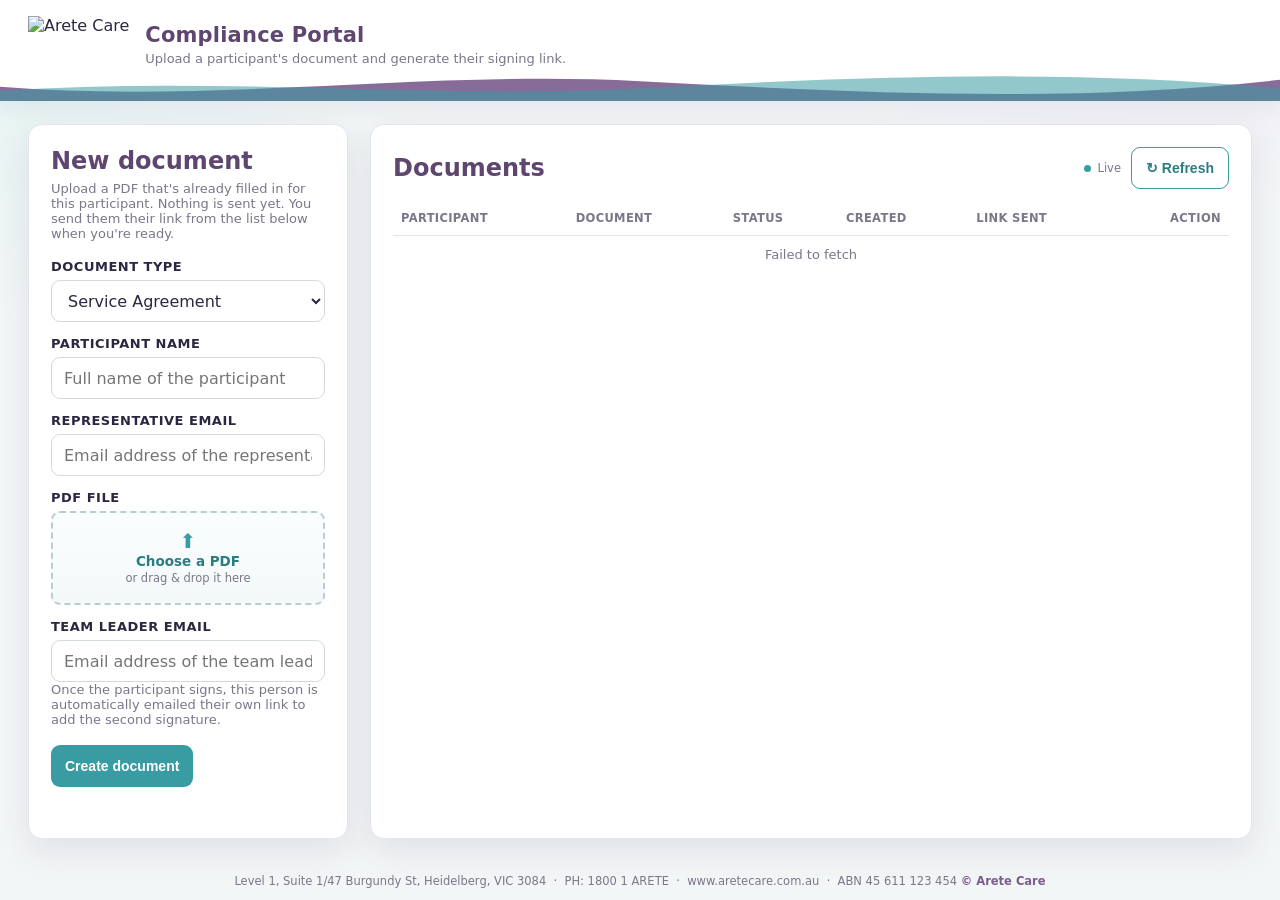
==== compliance.html @ 70523f7e "Drop sample names from the compliance form hints Placeholders described the field with an example pe" ====
<!DOCTYPE html>
<html lang="en">
<head>
<meta charset="UTF-8">
<meta name="viewport" content="width=device-width, initial-scale=1.0">

<title>Arete Care · Compliance Portal</title>

<link rel="stylesheet" href="css/style.css?v=20260729a">
<link rel="icon" href="assets/arete-logo.png">
</head>

<body>

<header class="header">
    <div class="header-inner">
        <div class="brand-block">
            <img class="brand-logo" src="assets/arete-logo.png" alt="Arete Care">
            <div class="brand-text">
                <h1>Compliance Portal</h1>
                <p>Upload a participant's document and generate their signing link.</p>
            </div>
        </div>
    </div>
    <svg class="header-wave" viewBox="0 0 1440 48" preserveAspectRatio="none" aria-hidden="true">
        <path d="M0,28 C240,52 480,4 720,20 C960,36 1200,52 1440,18 L1440,48 L0,48 Z" fill="#7a5c8e" opacity="0.9"/>
        <path d="M0,34 C240,12 480,46 720,30 C960,14 1200,2 1440,30 L1440,48 L0,48 Z" fill="#3a9ca3" opacity="0.55"/>
    </svg>
</header>

<div class="compliance-layout">

    <section class="compliance-card compliance-card--form">
        <h2>New document</h2>
        <p class="compliance-hint">Upload a PDF that's already filled in for this participant. Nothing is sent yet. You send them their link from the list below when you're ready.</p>

        <form id="createForm">
            <h3>Document type</h3>
            <select id="documentType" required>
                <option value="service">Service Agreement</option>
                <option value="schedule">Schedule of Supports</option>
                <option value="consent">Consent Form</option>
                <option value="sil">SIL Service Agreement</option>
            </select>

            <h3>Participant name</h3>
            <input type="text" id="participantName" placeholder="Full name of the participant" required>

            <h3>Representative email</h3>
            <input type="email" id="participantEmail" placeholder="Email address of the representative" required>

            <h3>PDF file</h3>
            <!-- The native input is hidden and driven by the zone below. It
                 deliberately has no `required`: a hidden control can't be
                 focused to show a validation bubble, which silently blocks
                 submit -- handleCreate() checks for a file instead. -->
            <div class="file-drop" id="fileDrop" tabindex="0" role="button" aria-label="Choose a PDF file">
                <span class="file-drop-icon">&#11014;</span>
                <span class="file-drop-main">Choose a PDF</span>
                <span class="file-drop-sub">or drag &amp; drop it here</span>
            </div>
            <div class="file-chosen" id="fileChosen" hidden>
                <span class="file-chosen-icon">&#128196;</span>
                <span class="file-chosen-text">
                    <strong id="fileName"></strong>
                    <span id="fileSize"></span>
                </span>
                <button type="button" class="file-clear" id="fileClear" aria-label="Remove this file" title="Remove">&times;</button>
            </div>
            <input type="file" id="pdfFile" accept="application/pdf,.pdf" hidden>

            <h3>Team leader email</h3>
            <input type="email" id="teamLeaderEmail" placeholder="Email address of the team leader" required>
            <p class="compliance-hint">Once the participant signs, this person is automatically emailed their own link to add the second signature.</p>

            <button type="submit" id="createBtn">Create document</button>
            <p class="compliance-error" id="createError" hidden></p>
        </form>

        <div class="link-result" id="linkResult" hidden>
            <strong id="linkResultTitle">Document created</strong>
            <p id="linkResultHint">It's in the list below. Press <em>Send link</em> when you're ready for the participant to receive it.</p>
        </div>
    </section>

    <section class="compliance-card compliance-card--wide">
        <div class="doc-list-head">
            <h2>Documents</h2>
            <div class="doc-list-head-right">
                <span class="doc-count" id="docCount"></span>
                <span class="live-badge">
                    <span class="live-dot" id="liveDot" title="Updating automatically"></span>
                    <span id="liveLabel">Live</span>
                </span>
                <button type="button" class="ghost-btn" id="refreshBtn">&#8635; Refresh</button>
            </div>
        </div>
        <div class="doc-table-wrap">
            <table class="doc-table">
                <thead>
                    <tr>
                        <th>Participant</th>
                        <th>Document</th>
                        <th>Status</th>
                        <th>Created</th>
                        <th>Link sent</th>
                        <th>Action</th>
                    </tr>
                </thead>
                <tbody id="docTableBody">
                    <tr><td colspan="6" class="doc-table-empty">Loading&hellip;</td></tr>
                </tbody>
            </table>
        </div>
    </section>

</div>

<footer class="site-footer">
    Level 1, Suite 1/47 Burgundy St, Heidelberg, VIC 3084 &nbsp;·&nbsp;
    PH: 1800 1 ARETE &nbsp;·&nbsp; www.aretecare.com.au &nbsp;·&nbsp; ABN 45 611 123 454
    <span>© Arete Care</span>
</footer>

<script src="js/compliance.js?v=20260729a"></script>

</body>
</html>
---- css/style.css ----
:root{
    /* Arete Care brand palette (sampled from the document) */
    --teal:#3a9ca3;
    --teal-dark:#2c7d83;
    --teal-soft:#e6f4f3;
    --purple:#7a5c8e;
    --purple-dark:#5f4671;
    --purple-soft:#f0eaf5;

    --ink:#2c2740;
    --muted:#7b7689;
    --line:#e4e6ee;
    --panel:#ffffff;
    --page:#f3f6f7;
    --danger:#b42318;
    --danger-soft:#fdecea;

    --radius:14px;
    --radius-sm:9px;
    --shadow:0 12px 34px rgba(58,46,80,.10);
    --shadow-sm:0 4px 14px rgba(58,46,80,.08);
}

*{ box-sizing:border-box; }
html,body{ height:100%; }

/* the hidden attribute must always win over any display rule below */
[hidden]{ display:none !important; }

body{
    margin:0;
    font-family:"Segoe UI", system-ui, Arial, sans-serif;
    background:
        radial-gradient(900px 420px at 100% -5%, var(--purple-soft), transparent 60%),
        radial-gradient(820px 420px at -5% 8%, var(--teal-soft), transparent 60%),
        var(--page);
    color:var(--ink);
    display:flex;
    flex-direction:column;
    min-height:100%;
}

/* ===================== HEADER ===================== */
.header{
    position:sticky;
    top:0;
    z-index:30;
    flex:none;
    background:#ffffff;
    box-shadow:0 6px 22px rgba(58,46,80,.08);
}

.header-inner{
    display:flex;
    align-items:center;
    justify-content:space-between;
    gap:24px;
    flex-wrap:wrap;
    max-width:1320px;
    margin:0 auto;
    padding:16px 28px 26px;
}

.brand-block{ display:flex; align-items:center; gap:16px; }

.brand-logo{ height:58px; width:auto; display:block; }

.brand-text h1{
    margin:0;
    font-size:21px;
    line-height:1.1;
    color:var(--purple-dark);
    letter-spacing:.2px;
}
.brand-text p{ margin:4px 0 0; color:var(--muted); font-size:13px; }

/* stepper */
.stepper{
    display:flex;
    align-items:center;
    gap:6px;
    margin:0;
    padding:0;
    list-style:none;
}
.stepper li{
    display:flex;
    align-items:center;
    gap:8px;
    font-size:12.5px;
    font-weight:700;
    color:var(--muted);
    white-space:nowrap;
}
.stepper li::after{
    content:"";
    width:22px;
    height:2px;
    background:var(--line);
    margin-left:2px;
}
.stepper li:last-child::after{ display:none; }
.stepper li span{
    display:grid;
    place-items:center;
    width:26px;
    height:26px;
    border-radius:50%;
    background:#eef0f4;
    color:var(--muted);
    font-size:12px;
    transition:.2s;
}
.stepper li.active{ color:var(--teal-dark); }
.stepper li.active span{ background:var(--teal); color:#fff; }
.stepper li.done{ color:var(--purple); }
.stepper li.done span{ background:var(--purple); color:#fff; font-size:0; }
.stepper li.done span::before{ content:"\2713"; font-size:13px; }

.header-wave{
    position:absolute;
    left:0;
    right:0;
    bottom:-1px;
    width:100%;
    height:34px;
    display:block;
}

/* ===================== LAYOUT ===================== */
.main-layout{
    flex:1;
    width:100%;
    max-width:1320px;
    margin:0 auto;
    display:grid;
    grid-template-columns:minmax(0,1fr) 380px;
    gap:22px;
    padding:24px 28px;
    align-items:start;
    transition:grid-template-columns .3s ease;
}

/* No signature box selected yet: collapse the side panel's column to 0 and
   let the document smoothly take the full width instead. */
.main-layout.panel-hidden{
    grid-template-columns:minmax(0,1fr) 0px;
}

.pdf-section,
.side-panel{
    background:var(--panel);
    border:1px solid var(--line);
    border-radius:var(--radius);
    box-shadow:var(--shadow);
}

.pdf-section{
    display:flex;
    flex-direction:column;
    min-height:0;
    padding:14px;
}

/* the only scroll area for the document; height follows the screen on desktop */
.pdf-scroll{
    flex:1;
    min-height:0;
}

.side-panel{
    display:flex;
    flex-direction:column;
    padding:0 0 16px;
    overflow:hidden;
    min-width:0; /* allow the grid column to actually shrink to 0, not just its content */
    opacity:1;
    visibility:visible;
    transform:translateX(0);
    transition:opacity .25s ease, transform .25s ease, visibility 0s linear 0s;
}

/* Fade + slide out as the column collapses; only truly hidden once the fade finishes. */
.main-layout.panel-hidden .side-panel{
    opacity:0;
    visibility:hidden;
    transform:translateX(16px);
    transition:opacity .2s ease, transform .2s ease, visibility 0s linear .2s;
}

@media (prefers-reduced-motion:reduce){
    .main-layout,
    .side-panel{ transition:none; }
}

/* ===================== DOC TOOLBAR ===================== */
.doc-toolbar{
    flex:none;
    display:flex;
    align-items:center;
    justify-content:space-between;
    gap:14px;
    padding:12px 16px;
    margin-bottom:14px;
    background:linear-gradient(120deg,var(--teal-soft),var(--purple-soft));
    border:1px solid #e1e8ea;
    border-radius:var(--radius-sm);
}
.doc-toolbar-info{ display:flex; flex-direction:column; gap:2px; min-width:0; }
.doc-toolbar-info strong{ font-size:15px; color:var(--purple-dark); }
.doc-toolbar-info span{ font-size:12.5px; color:var(--muted); }

.doc-toolbar-actions{ display:flex; gap:10px; flex:none; }

.ghost-btn{
    background:#fff;
    color:var(--teal-dark);
    border:1.5px solid var(--teal);
    font-weight:700;
    white-space:nowrap;
}
.ghost-btn:hover{ background:var(--teal-soft); }

.ghost-btn--reset{
    color:var(--purple-dark);
    border-color:#cdbcd8;
}
.ghost-btn--reset:hover{ background:var(--purple-soft); border-color:var(--purple); }

/* ===================== UPLOAD VIEW ===================== */
.upload-view{
    display:flex;
    flex-direction:column;
    justify-content:center;
    min-height:100%;
    padding:18px 6px;
}

.upload-zone{
    display:flex;
    flex-direction:column;
    align-items:center;
    justify-content:center;
    gap:8px;
    min-height:360px;
    padding:40px;
    border:2.5px dashed #b7cdd0;
    border-radius:16px;
    background:linear-gradient(180deg,#fafdfd,#f3f9f9);
    cursor:pointer;
    text-align:center;
    transition:border-color .15s, background .15s, transform .05s;
}
.upload-zone:hover,
.upload-zone:focus-visible{
    border-color:var(--teal);
    background:var(--teal-soft);
    outline:none;
}
.upload-zone.dragover{
    border-color:var(--purple);
    background:var(--purple-soft);
    transform:scale(1.004);
}
.upload-icon{ font-size:42px; line-height:1; color:var(--teal); }
.upload-zone h3{ margin:6px 0 0; font-size:18px; color:var(--ink); text-transform:none; letter-spacing:0; }
.upload-zone p{ margin:0; color:var(--muted); font-size:14px; }
.upload-error{
    margin:14px 2px 0;
    padding:12px 14px;
    border-left:4px solid var(--danger);
    border-radius:6px;
    background:var(--danger-soft);
    color:#7a1c14;
    font-weight:600;
    font-size:13.5px;
}

/* ===================== EMPTY STATE ===================== */
.empty-state{
    display:flex;
    flex-direction:column;
    align-items:center;
    justify-content:center;
    gap:16px;
    min-height:100%;
    color:var(--muted);
    text-align:center;
}
.empty-logo{ width:150px; opacity:.92; }
.empty-state p{ margin:0; font-size:15px; }

/* ===================== SIDE PANEL ===================== */
.panel-title{
    display:flex;
    justify-content:space-between;
    align-items:center;
    gap:10px;
    padding:15px 20px;
    background:linear-gradient(120deg,var(--teal),var(--teal-dark));
    color:#fff;
}
.panel-title span{ font-size:17px; font-weight:800; letter-spacing:.3px; }
.panel-title strong{
    padding:5px 11px;
    border-radius:999px;
    background:rgba(255,255,255,.22);
    color:#fff;
    font-size:11.5px;
    max-width:190px;
    overflow:hidden;
    text-overflow:ellipsis;
    white-space:nowrap;
}

.panel-locked{
    margin:20px;
    padding:16px;
    border-radius:var(--radius-sm);
    background:#f5f7f8;
    border:1px dashed #cdd6d8;
    color:var(--muted);
    font-size:14px;
    text-align:center;
}

.panel-title{ flex:none; }
.panel-locked{ flex:none; }
.panel-body{ flex:1; min-height:0; overflow-y:auto; padding:18px 20px 0; }

.panel-hint{
    padding:11px 13px;
    margin-bottom:6px;
    border-left:4px solid var(--purple);
    border-radius:6px;
    background:var(--purple-soft);
    color:var(--purple-dark);
    font-size:12.5px;
    line-height:1.45;
    font-weight:600;
}

h3{
    display:block;
    margin:16px 0 8px;
    font-size:12px;
    font-weight:800;
    color:var(--purple-dark);
    text-transform:uppercase;
    letter-spacing:.5px;
}

input,
select{
    width:100%;
    min-height:42px;
    padding:9px 12px;
    border:1.5px solid #d3dadd;
    border-radius:var(--radius-sm);
    background:#fff;
    color:var(--ink);
    font:inherit;
}
input:focus,
select:focus{
    outline:none;
    border-color:var(--teal);
    box-shadow:0 0 0 3px rgba(58,156,163,.18);
}
button:focus-visible{
    outline:3px solid rgba(122,92,142,.3);
    outline-offset:2px;
}

#signaturePad{
    display:block;
    width:100%;
    height:200px;
    border:2px solid #c9d3d4;
    border-radius:var(--radius-sm);
    background:#fff;
    touch-action:none;
}

.actions{
    display:grid;
    grid-template-columns:1fr 1.6fr;
    gap:10px;
    margin-top:10px;
}

button{
    min-height:42px;
    padding:10px 14px;
    cursor:pointer;
    border:0;
    border-radius:var(--radius-sm);
    background:var(--teal);
    color:#fff;
    font-weight:800;
    font-size:14px;
    transition:background .15s, transform .04s, opacity .15s;
}
button:hover{ background:var(--teal-dark); }
button:active{ transform:translateY(1px); }

.secondary-btn{ background:#eef1f2; color:#55606a; }
.secondary-btn:hover{ background:#e2e7e9; }

.progress-row{ display:flex; align-items:center; gap:10px; margin:18px 0 10px; }
.progress-track{ flex:1; height:8px; border-radius:999px; background:#e9eef0; overflow:hidden; }
.progress-fill{ height:100%; width:0; background:linear-gradient(90deg,var(--teal),var(--purple)); transition:width .3s ease; }
#progressLabel{ font-size:12.5px; font-weight:700; color:var(--muted); white-space:nowrap; }

#downloadBtn{ width:100%; margin-top:4px; background:var(--purple); }
#downloadBtn:hover{ background:var(--purple-dark); }
#downloadBtn:disabled{ background:#cdc6d6; cursor:not-allowed; }

/* checklist */
.signature-list{ display:grid; gap:9px; margin-top:16px; }
.signature-item{
    display:flex;
    justify-content:space-between;
    gap:12px;
    align-items:center;
    width:100%;
    background:#f4f6f7;
    color:var(--ink);
    text-align:left;
    font-weight:700;
    border:1px solid var(--line);
}
.signature-item:hover{ background:#eef2f3; }
.signature-item strong{ font-size:11.5px; color:var(--muted); font-weight:800; }
.signature-item.done{ background:var(--teal-soft); border-color:#bfe2df; }
.signature-item.done strong{ color:var(--teal-dark); }

/* ===================== PDF PAGES ===================== */
.page-wrapper{
    position:relative;
    width:max-content;
    max-width:100%;
    margin:0 auto 22px;
    background:#fff;
    box-shadow:0 4px 20px rgba(58,46,80,.16);
    border-radius:6px;
    border:1px solid #eceef2;
}
.page-wrapper canvas{ display:block; max-width:100%; height:auto; border-radius:6px; }

.page-badge{
    position:absolute;
    top:8px;
    right:8px;
    z-index:2;
    padding:3px 10px;
    border-radius:999px;
    background:rgba(95,70,113,.82);
    color:#fff;
    font-size:11px;
    font-weight:700;
    pointer-events:none;
}

.signature-box{
    position:absolute;
    min-height:0;            /* override global button min-height:42px so small boxes size correctly */
    border:1.5px solid #b59ec9;
    border-radius:3px;
    background:rgba(122,92,142,.10);
    cursor:pointer;
    display:flex;
    align-items:center;
    justify-content:center;
    font-weight:700;
    letter-spacing:.2px;
    color:var(--purple-dark);
    padding:0 4px;
    text-align:center;
    overflow:hidden;
    line-height:1.05;
    font-size:max(8px, calc(var(--s, 1) * 11px));
    transition:background .12s, border-color .12s, box-shadow .12s;
}
/* the field being signed now: same look, just a subtle focus ring */
.signature-box:hover,
.signature-box.active{
    border-color:var(--purple);
    background:rgba(122,92,142,.14);
    box-shadow:0 0 0 2px rgba(122,92,142,.18);
}
/* once signed, always render clean (borderless) — matches the exported PDF */
.signature-box.signed,
.signature-box.signed.active{
    border-color:transparent;
    background:transparent;
    box-shadow:none;
}
.signature-box img{ width:100%; height:100%; object-fit:contain; }

.date-stamp{
    position:absolute;
    color:#000;
    font-family:Arial, sans-serif;
    line-height:1;
    pointer-events:none;
    white-space:nowrap;
}

/* clickable tick boxes overlaid on the PDF */
.checkbox-overlay{
    position:absolute;
    display:grid;
    place-items:center;
    min-height:0;
    padding:0;
    /* scales with the page; small floor so list rows never overlap on mobile */
    width:max(7px, calc(var(--s, 1) * 12px));
    height:max(7px, calc(var(--s, 1) * 12px));
    transform:translate(-50%, -50%);  /* anchored on the box centre */
    border:2px solid var(--purple);
    border-radius:4px;
    background:rgba(122,92,142,.10);
    color:transparent;
    line-height:0;
    cursor:pointer;
    transition:background .12s, border-color .12s;
}
.checkbox-overlay::before{
    content:"\2713";
    font-size:max(10px, calc(var(--s, 1) * 11px));
    font-weight:900;
    line-height:1;
    color:transparent;
}
/* keep the centring transform on press — otherwise the global button:active
   transform shifts the box out from under the cursor and the click is lost */
.checkbox-overlay:active{ transform:translate(-50%, -50%); }
.checkbox-overlay:hover{ background:rgba(122,92,142,.22); }
.checkbox-overlay.checked{ border-color:var(--teal); background:rgba(58,156,163,.18); }
.checkbox-overlay.checked::before{ color:var(--teal-dark); }

/* fill-in blanks overlaid on the PDF */
.textfield-overlay{
    position:absolute;
    min-height:0;
    padding:0 2px;
    border:0;
    border-bottom:1.5px solid transparent;
    border-radius:0;
    background:rgba(58,156,163,.10);
    color:#11253f;
    font-family:Arial, sans-serif;
    line-height:1;
}
.textfield-overlay:hover{ background:rgba(58,156,163,.16); }
.textfield-overlay:focus{
    outline:none;
    background:rgba(58,156,163,.22);
    border-bottom-color:var(--teal);
    box-shadow:none;
}

/* ===================== MODAL ===================== */
.modal-overlay{
    position:fixed;
    inset:0;
    z-index:100;
    display:none;
    align-items:center;
    justify-content:center;
    padding:20px;
    background:rgba(44,39,64,.55);
    backdrop-filter:blur(4px);
}
.modal-overlay.open{ display:flex; }

.modal-card{
    width:100%;
    max-width:840px;
    background:#fff;
    border-radius:18px;
    padding:30px 30px 32px;
    text-align:center;
    box-shadow:0 30px 80px rgba(44,39,64,.4);
    animation:modalIn .2s ease;
}
@keyframes modalIn{
    from{ opacity:0; transform:translateY(12px) scale(.98); }
    to{ opacity:1; transform:none; }
}
.modal-logo{ height:72px; width:auto; margin:0 auto 14px; display:block; }
.modal-card h2{ margin:0; font-size:23px; color:var(--purple-dark); }
.modal-sub{ margin:8px 0 24px; color:var(--muted); font-size:14px; }

.mode-grid{ display:grid; grid-template-columns:repeat(auto-fit, minmax(190px, 1fr)); gap:16px; }

.mode-option{
    display:flex;
    flex-direction:column;
    align-items:flex-start;
    gap:8px;
    padding:22px;
    min-height:auto;
    background:#fbfcfc;
    border:2px solid var(--line);
    border-radius:16px;
    color:var(--ink);
    text-align:left;
    transition:border-color .15s, background .15s, transform .08s, box-shadow .15s;
}
.mode-option:hover{
    border-color:var(--teal);
    background:var(--teal-soft);
    transform:translateY(-3px);
    box-shadow:var(--shadow-sm);
}
.mode-icon{
    display:grid;
    place-items:center;
    width:48px;
    height:48px;
    border-radius:12px;
    font-size:24px;
}
.mode-icon--teal{ background:var(--teal-soft); }
.mode-icon--purple{ background:var(--purple-soft); }
.mode-name{ font-size:17px; font-weight:800; color:var(--purple-dark); }
.mode-desc{ font-size:13px; color:var(--muted); font-weight:600; line-height:1.45; }
.mode-go{ margin-top:6px; font-size:13px; font-weight:800; color:var(--teal-dark); }

/* ===================== SIGN / COUNTERSIGN STATUS VIEWS ===================== */
/* Loading / invalid-link / sent states on sign.html + countersign.html --
   reuses the empty-state look since it's the same "nothing to show yet /
   nothing more to do" shape. */
.sign-status{
    display:flex;
    flex-direction:column;
    align-items:center;
    justify-content:center;
    gap:14px;
    min-height:100%;
    padding:40px 20px;
    color:var(--muted);
    text-align:center;
}
.sign-status img{ width:110px; opacity:.92; }
.sign-status h3{ margin:0; font-size:18px; color:var(--ink); text-transform:none; letter-spacing:0; }
.sign-status p{ margin:0; font-size:14px; max-width:420px; }
.sign-status .status-icon{ font-size:42px; line-height:1; }
.sign-status--error p{ color:#7a1c14; font-weight:600; }
.sign-status--success .status-icon{ color:var(--teal-dark); }

/* ===================== COMPLIANCE PORTAL ===================== */
.compliance-layout{
    flex:1;
    width:100%;
    max-width:1320px;
    margin:0 auto;
    display:grid;
    grid-template-columns:320px minmax(0,1fr);
    gap:22px;
    padding:24px 28px;
    align-items:start;
}

.compliance-card{
    background:var(--panel);
    border:1px solid var(--line);
    border-radius:var(--radius);
    box-shadow:var(--shadow);
    padding:22px;
    min-width:0;
}
.compliance-card h2{ margin:0 0 6px; color:var(--purple-dark); }
.compliance-hint{ margin:0 0 18px; color:var(--muted); font-size:13px; }
.compliance-card h3{ margin:14px 0 6px; font-size:13px; color:var(--ink); }
.compliance-card h3:first-of-type{ margin-top:0; }

/* Custom file picker -- the native "Choose File" control can't be styled and
   looks foreign next to the rest of the form. Compact sibling of the signing
   tool's .upload-zone, sized for this narrow column. */
.file-drop{
    display:flex;
    flex-direction:column;
    align-items:center;
    justify-content:center;
    gap:2px;
    padding:18px 14px;
    border:2px dashed #b7cdd0;
    border-radius:var(--radius-sm);
    background:linear-gradient(180deg,#fafdfd,#f3f9f9);
    cursor:pointer;
    text-align:center;
    transition:border-color .15s, background .15s;
}
.file-drop:hover,
.file-drop:focus-visible{
    border-color:var(--teal);
    background:var(--teal-soft);
    outline:none;
}
.file-drop.dragover{
    border-color:var(--purple);
    background:var(--purple-soft);
}
.file-drop-icon{ font-size:20px; line-height:1; color:var(--teal); }
.file-drop-main{ font-size:13.5px; font-weight:700; color:var(--teal-dark); }
.file-drop-sub{ font-size:11.5px; color:var(--muted); }

.file-chosen{
    display:flex;
    align-items:center;
    gap:10px;
    padding:10px 12px;
    border:1px solid var(--teal);
    border-radius:var(--radius-sm);
    background:var(--teal-soft);
}
.file-chosen-icon{ font-size:17px; line-height:1; flex:none; }
.file-chosen-text{ display:flex; flex-direction:column; min-width:0; flex:1; }
.file-chosen-text strong{
    font-size:12.5px;
    color:var(--ink);
    overflow:hidden;
    text-overflow:ellipsis;
    white-space:nowrap;
}
.file-chosen-text span{ font-size:11px; color:var(--muted); }
.file-clear{
    flex:none;
    width:24px;
    height:24px;
    padding:0;
    border:none;
    border-radius:50%;
    background:transparent;
    color:var(--muted);
    font-size:19px;
    line-height:1;
    cursor:pointer;
    transition:background .15s, color .15s;
}
.file-clear:hover{ background:#ffffff; color:var(--danger); }

.compliance-error{
    margin-top:10px;
    color:var(--danger);
    background:var(--danger-soft);
    border-radius:var(--radius-sm);
    padding:8px 12px;
    font-size:13px;
    font-weight:700;
}

.link-result{
    margin-top:18px;
    padding:14px;
    border-radius:var(--radius-sm);
    background:var(--teal-soft);
    border:1px solid var(--teal);
}
.link-result strong{ color:var(--teal-dark); }
.link-result p{ margin:6px 0 10px; font-size:12.5px; color:var(--muted); }
.link-row{ display:flex; gap:8px; }
.link-row input{ flex:1; font-size:12.5px; }
.link-row button{ flex:none; }

/* Named distinctly from .doc-toolbar, which is the signing tool's own toolbar
   further up this file -- same idea, different page, different styling. */
.doc-list-head{
    display:flex;
    align-items:center;
    justify-content:space-between;
    gap:12px;
    flex-wrap:wrap;
}
.doc-list-head h2{ margin:0; }
.doc-list-head-right{ display:flex; align-items:center; gap:10px; }
.doc-count{ color:var(--muted); font-size:12.5px; white-space:nowrap; }

.live-badge{
    display:inline-flex;
    align-items:center;
    gap:6px;
    font-size:11.5px;
    color:var(--muted);
    white-space:nowrap;
}
.live-dot{
    width:7px;
    height:7px;
    border-radius:50%;
    background:var(--teal);
    animation:live-pulse 2s ease-in-out infinite;
}
.live-dot.is-stale{ background:#c9a227; animation:none; }

@keyframes live-pulse{
    0%,100%{ opacity:1; }
    50%{ opacity:.25; }
}
@media (prefers-reduced-motion:reduce){
    .live-dot{ animation:none; }
}

/* Header row stays put while the body scrolls, so you never lose track of
   which column you're reading in a long list. */
.doc-table-wrap{ overflow:auto; margin-top:12px; }
.doc-table{ width:100%; border-collapse:collapse; font-size:13px; }
.doc-table th{
    position:sticky;
    top:0;
    z-index:1;
    background:var(--panel);
    text-align:left;
    padding:10px 8px;
    color:var(--muted);
    font-size:11.5px;
    text-transform:uppercase;
    letter-spacing:.03em;
    border-bottom:1px solid var(--line);
    white-space:nowrap;
}
.doc-table td{ padding:11px 8px; border-bottom:1px solid var(--line); vertical-align:middle; }
.doc-table tbody tr:last-child td{ border-bottom:none; }
.doc-table tbody tr{ transition:background .12s ease; }
.doc-table tbody tr:hover{ background:#fafbfc; }

/* Column sizing: keep the two date columns and the action button on one line
   each, and let the participant cell absorb the slack -- a long email address
   ellipsises rather than forcing the action button out of view. */
.doc-table td:nth-child(4),
.doc-table td:nth-child(5){ white-space:nowrap; color:var(--muted); }
.doc-table th:nth-child(6),
.doc-table td:nth-child(6){ white-space:nowrap; text-align:right; }
.doc-table td:first-child{ max-width:240px; }

.doc-table-sub{
    display:block;
    color:var(--muted);
    font-size:11.5px;
    overflow:hidden;
    text-overflow:ellipsis;
    white-space:nowrap;
}
.doc-table-empty{ text-align:center; color:var(--muted); padding:24px 10px; }

.status-pill{
    display:inline-block;
    padding:4px 10px;
    border-radius:999px;
    font-size:11.5px;
    font-weight:700;
    white-space:nowrap;
    background:#eef1f2;
    color:#55606a;
}
.status-pill.status-ParticipantSigned,
.status-pill.status-FullyExecuted{ background:var(--teal-soft); color:var(--teal-dark); }
.status-pill.status-AwaitingParticipantSignature,
.status-pill.status-AwaitingAuthorisedSignature{ background:var(--purple-soft); color:var(--purple-dark); }
.status-pill.status-Purged{ background:var(--danger-soft); color:var(--danger); }

/* Desktop: same fixed app shell the signing tool uses -- the page itself never
   scrolls, each card scrolls inside its own screen-height area. Without this
   the global `overflow:hidden` (see RESPONSIVE below) would simply clip the
   documents list once it outgrew the viewport, with no way to reach the rest. */
@media (min-width:1081px){
    /* flex:1 (base rule) already sizes this to the space left by the header and
       footer; min-height:0 is what lets it shrink so the cards can scroll. */
    .compliance-layout{ min-height:0; align-items:stretch; }
    .compliance-card{ display:flex; flex-direction:column; min-height:0; max-height:100%; }
    /* The form card scrolls as a whole; the documents card pins its heading and
       scrolls only the table, so Refresh stays reachable. */
    .compliance-card--form{ overflow-y:auto; }
    .compliance-card--wide > .doc-list-head{ flex:none; }
    .compliance-card--wide > .doc-table-wrap{ flex:1; min-height:0; }
}

@media (max-width:900px){
    .compliance-layout{ grid-template-columns:1fr; }
    /* Stacked: cap the list instead of letting it run on forever, so the
       create form stays reachable without a long scroll past it. */
    .doc-table-wrap{ max-height:60vh; }
}

/* ===================== FOOTER ===================== */
.site-footer{
    flex:none;
    text-align:center;
    padding:10px 20px;
    color:var(--muted);
    font-size:11.5px;
    line-height:1.5;
}
.site-footer span{ color:var(--purple); font-weight:700; }

/* ===================== RESPONSIVE ===================== */
/* Desktop = fixed app shell: the page itself never scrolls; only the document
   preview (and, if needed, the side panel) scroll inside a screen-sized area. */
@media (min-width:1081px){
    html, body{ height:100%; overflow:hidden; }
    body{ height:100vh; }
    .main-layout{ flex:1; min-height:0; }
    .pdf-section{ height:100%; overflow:hidden; }
    .pdf-scroll{ overflow-y:auto; overflow-x:hidden; }
    .side-panel{ height:100%; }
}

@media (max-width:1080px){
    .main-layout{ grid-template-columns:1fr; }
    .side-panel{ overflow:visible; }
    .panel-body{ overflow:visible; }
}

@media (max-width:760px){
    .header-inner{ padding:14px 18px 24px; }
    .brand-logo{ height:48px; }
    .stepper{ width:100%; overflow-x:auto; padding-bottom:2px; }
    .stepper li em{ display:none; }     /* show numbers only on small screens */
    .stepper li::after{ width:14px; }
    .main-layout{ padding:18px 16px; gap:16px; }
    .mode-grid{ grid-template-columns:1fr; }
    .doc-toolbar{ flex-wrap:wrap; }
    .doc-toolbar-actions{ width:100%; flex-direction:column; }
    .doc-toolbar-actions .ghost-btn{ width:100%; }
}

@media (max-width:520px){
    .brand-text h1{ font-size:18px; }
    .brand-text p{ display:none; }
    .pdf-section,.upload-view{ padding:12px 8px; }
    .modal-card{ padding:22px 18px 24px; }
    .actions{ grid-template-columns:1fr 1fr; }
}
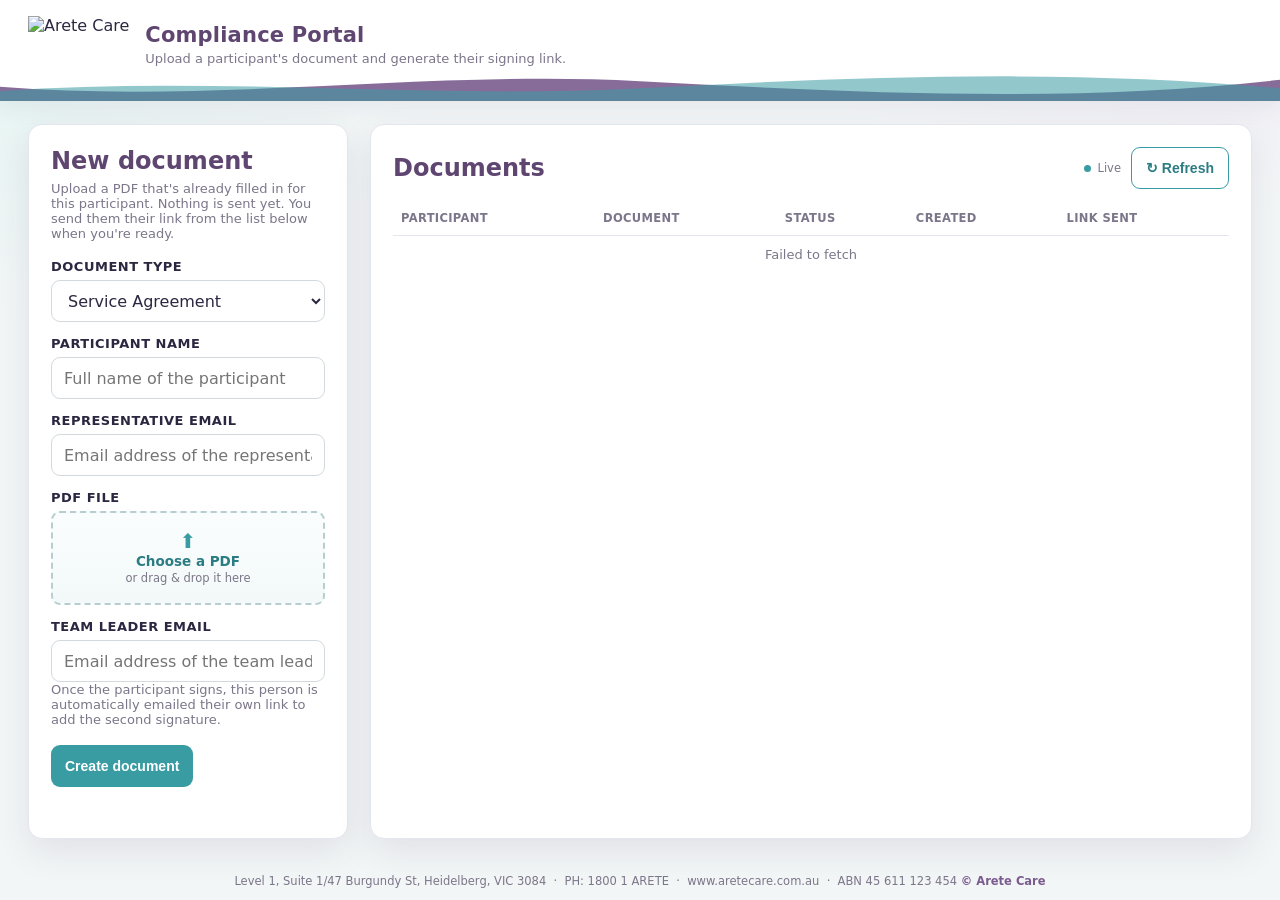
==== commit bfade71e: "Drop the Action column when no row has an action Documents close themselves out now, so a finished l" ====
--- a/compliance.html
+++ b/compliance.html
@@ -6,7 +6,7 @@
 
 <title>Arete Care · Compliance Portal</title>
 
-<link rel="stylesheet" href="css/style.css?v=20260729a">
+<link rel="stylesheet" href="css/style.css?v=20260729c">
 <link rel="icon" href="assets/arete-logo.png">
 </head>
 
@@ -104,11 +104,13 @@
                         <th>Status</th>
                         <th>Created</th>
                         <th>Link sent</th>
-                        <th>Action</th>
+                        <!-- Hidden by compliance.js whenever no row has an
+                             action, so a finished list has no dangling column. -->
+                        <th id="actionHead" hidden>Action</th>
                     </tr>
                 </thead>
                 <tbody id="docTableBody">
-                    <tr><td colspan="6" class="doc-table-empty">Loading&hellip;</td></tr>
+                    <tr><td colspan="5" class="doc-table-empty">Loading&hellip;</td></tr>
                 </tbody>
             </table>
         </div>
@@ -122,7 +124,7 @@
     <span>© Arete Care</span>
 </footer>
 
-<script src="js/compliance.js?v=20260729a"></script>
+<script src="js/compliance.js?v=20260730a"></script>
 
 </body>
 </html>
--- a/css/style.css
+++ b/css/style.css
@@ -593,6 +593,32 @@
 .modal-card h2{ margin:0; font-size:23px; color:var(--purple-dark); }
 .modal-sub{ margin:8px 0 24px; color:var(--muted); font-size:14px; }
 
+/* Privacy notice gate, shown over sign.html and countersign.html before the
+   signer can touch the document. Reuses .modal-overlay/.modal-card; only the
+   body of the card differs, so this is a modifier rather than a second modal. */
+.modal-card--notice{ max-width:560px; text-align:left; }
+.modal-card--notice h2,
+.modal-card--notice .modal-sub{ text-align:center; }
+.modal-card--notice .modal-sub{ margin-bottom:20px; }
+
+.notice-intro{ margin:0 0 12px; font-size:14.5px; line-height:1.55; color:var(--ink); }
+.notice-list{ margin:0 0 18px; padding-left:20px; display:grid; gap:9px; }
+.notice-list li{ font-size:14px; line-height:1.5; color:var(--ink); }
+
+.notice-consent{
+    margin:0 0 22px;
+    padding:14px 16px;
+    background:var(--teal-soft);
+    border:1px solid rgba(58,156,163,.35);
+    border-radius:12px;
+    font-size:13.5px;
+    line-height:1.55;
+    color:var(--ink);
+}
+
+.notice-accept{ width:100%; min-height:48px; font-size:15px; background:var(--purple); }
+.notice-accept:hover{ background:var(--purple-dark); }
+
 .mode-grid{ display:grid; grid-template-columns:repeat(auto-fit, minmax(190px, 1fr)); gap:16px; }
 
 .mode-option{
@@ -846,6 +872,13 @@
 }
 .doc-table-empty{ text-align:center; color:var(--muted); padding:24px 10px; }
 
+/* Action cell is right-aligned, so the row of buttons is too. */
+.doc-actions{ display:flex; gap:6px; justify-content:flex-end; align-items:center; }
+
+/* Square-ish button for a glyph on its own, so it doesn't inherit the text
+   button's horizontal padding and end up wider than it is tall. */
+.icon-btn{ min-height:34px; padding:0; width:34px; font-size:15px; line-height:1; }
+
 .status-pill{
     display:inline-block;
     padding:4px 10px;
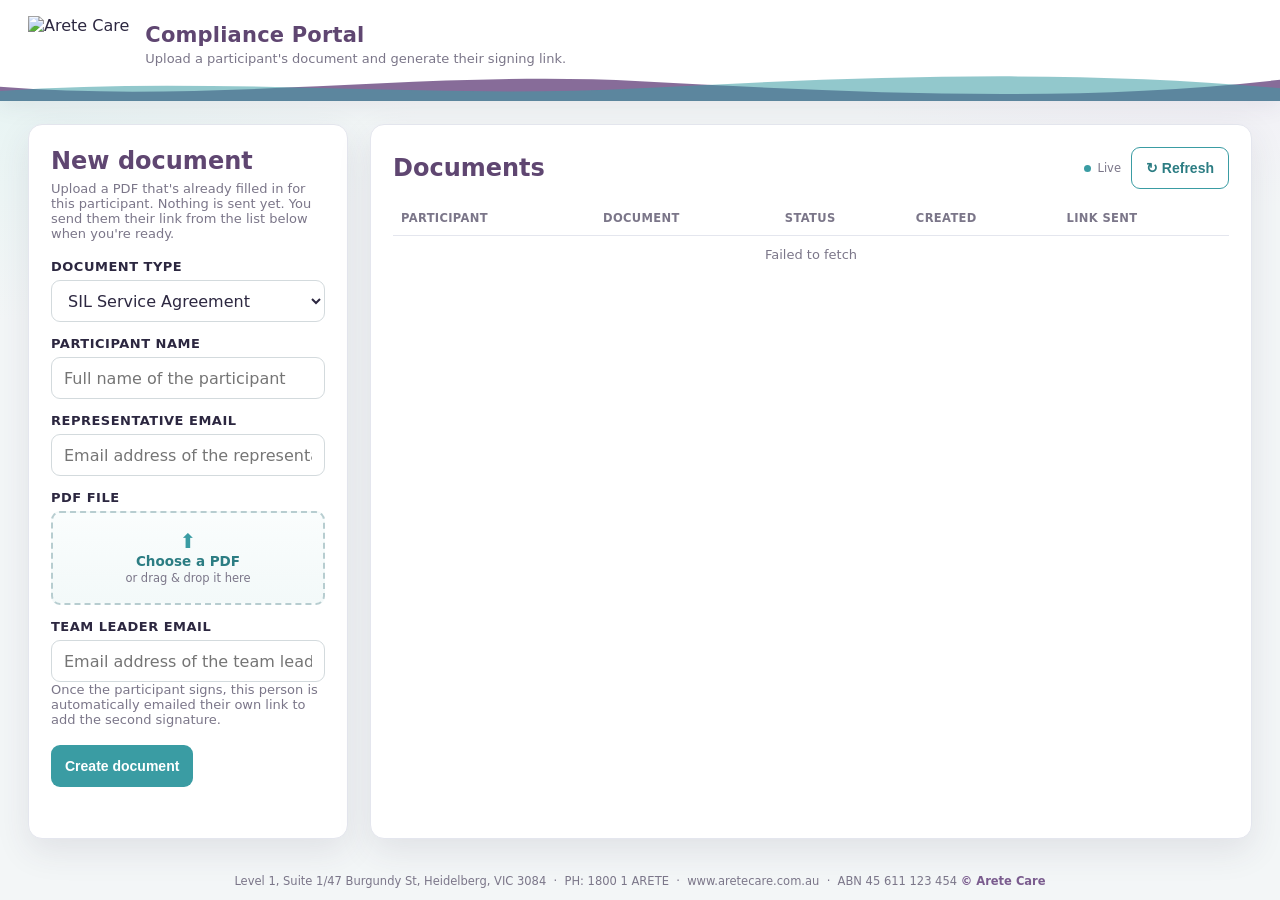
==== commit 4bcbac82: "Put SIL Service Agreement first in the document type list Ordered by how often Compliance picks each" ====
--- a/compliance.html
+++ b/compliance.html
@@ -6,7 +6,7 @@
 
 <title>Arete Care · Compliance Portal</title>
 
-<link rel="stylesheet" href="css/style.css?v=20260729c">
+<link rel="stylesheet" href="css/style.css?v=20260730a">
 <link rel="icon" href="assets/arete-logo.png">
 </head>
 
@@ -36,11 +36,13 @@
 
         <form id="createForm">
             <h3>Document type</h3>
+            <!-- Ordered by how often Compliance reaches for them, so the first
+                 option is usually the right one already. -->
             <select id="documentType" required>
+                <option value="sil">SIL Service Agreement</option>
                 <option value="service">Service Agreement</option>
+                <option value="consent">Consent Form</option>
                 <option value="schedule">Schedule of Supports</option>
-                <option value="consent">Consent Form</option>
-                <option value="sil">SIL Service Agreement</option>
             </select>
 
             <h3>Participant name</h3>
--- a/css/style.css
+++ b/css/style.css
@@ -327,6 +327,19 @@
 .panel-title{ flex:none; }
 .panel-locked{ flex:none; }
 .panel-body{ flex:1; min-height:0; overflow-y:auto; padding:18px 20px 0; }
+
+/* A settled value in the side panel, where an input would otherwise sit. Sized
+   to match the inputs around it so the panel doesn't lose its rhythm. */
+.panel-value{
+    margin:0;
+    padding:11px 12px;
+    border:1.5px solid var(--line);
+    border-radius:var(--radius-sm);
+    background:#f7f9fa;
+    color:var(--ink);
+    font-size:14px;
+    font-weight:700;
+}
 
 .panel-hint{
     padding:11px 13px;
